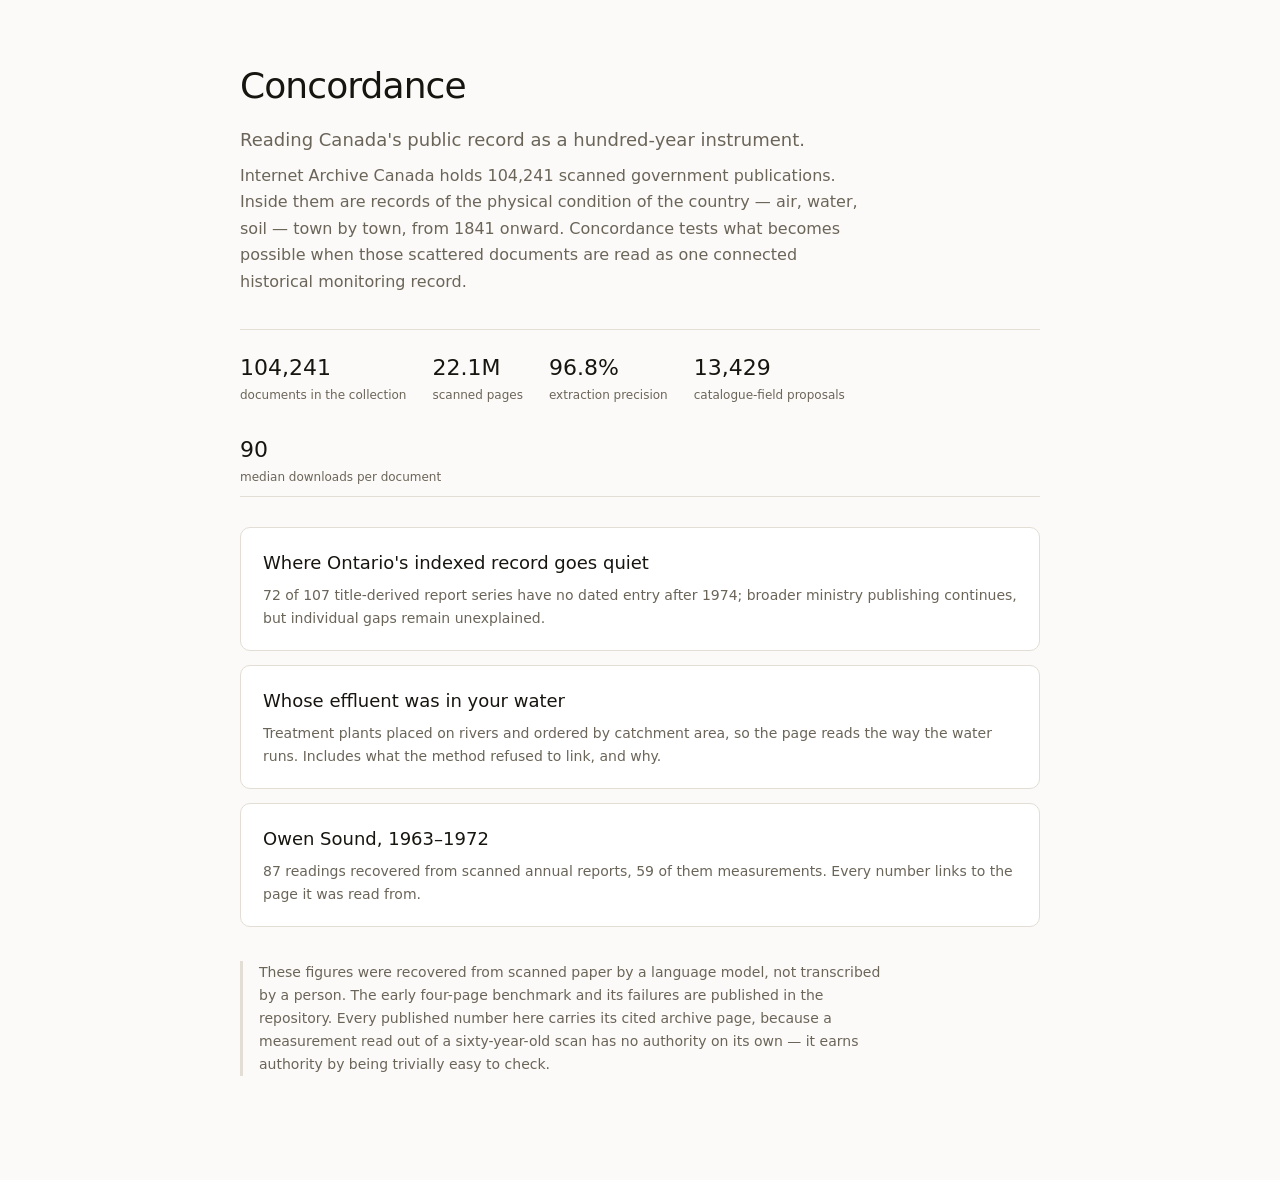
==== portal/index.html @ f53881a9 "docs: make every narrative claim match the artifact it cites Five confirmed review findings, all the" ====
<!doctype html>
<html lang="en"><head><meta charset="utf-8">
<meta name="viewport" content="width=device-width, initial-scale=1">
<title>Concordance — reading Canada's public record</title>
<style>
:root{--bg:#fbfaf8;--panel:#fff;--ink:#17150f;--muted:#6b6559;--line:#e2ded5}
@media (prefers-color-scheme:dark){
 :root{--bg:#14130f;--panel:#1c1a16;--ink:#f2efe8;--muted:#9b948a;--line:#2e2b25}}
*{box-sizing:border-box}
body{margin:0;padding:56px 24px 90px;background:var(--bg);color:var(--ink);
 font:16px/1.65 ui-sans-serif,system-ui,-apple-system,"Segoe UI",sans-serif}
main{max-width:800px;margin:0 auto}
h1{font-size:36px;font-weight:500;margin:0 0 10px;letter-spacing:-.025em}
.lede{font-size:18px;color:var(--muted);max-width:62ch;margin:0 0 8px}
.quiet{color:var(--muted);max-width:62ch;margin:0 0 34px}
.stats{display:flex;flex-wrap:wrap;gap:26px;padding:20px 0 8px;border-top:1px solid var(--line);
 border-bottom:1px solid var(--line);margin-bottom:30px}
.stat .v{font-size:22px;font-weight:500;font-variant-numeric:tabular-nums}
.stat .l{font-size:12px;color:var(--muted)}
.card{display:block;background:var(--panel);border:1px solid var(--line);border-radius:10px;
 padding:20px 22px;margin-bottom:14px;text-decoration:none;color:inherit}
.card:hover{border-color:var(--muted)}
.card h2{font-size:18px;font-weight:500;margin:0 0 6px}
.card p{margin:0;color:var(--muted);font-size:14px}
.note{border-left:3px solid var(--line);padding-left:16px;color:var(--muted);
 font-size:14px;margin-top:34px;max-width:74ch}
a.plain{color:inherit}
</style></head><body><main>
<h1>Concordance</h1>
<p class="lede">Reading Canada's public record as a hundred-year instrument.</p>
<p class="quiet">
  Internet Archive Canada holds 104,241 scanned government publications. Inside them are
  records of the physical condition of the country — air, water, soil — town by town, from
  1841 onward. Concordance tests what becomes possible when those scattered documents are read as
  one connected historical monitoring record.
</p>

<div class="stats"><div class="stat"><div class="v">104,241</div><div class="l">documents in the collection</div></div><div class="stat"><div class="v">22.1M</div><div class="l">scanned pages</div></div><div class="stat"><div class="v">96.8%</div><div class="l">extraction precision</div></div><div class="stat"><div class="v">13,429</div><div class="l">catalogue-field proposals</div></div><div class="stat"><div class="v">90</div><div class="l">median downloads per document</div></div></div>

<a class="card" href="silence.html"><h2>Where Ontario's indexed record goes quiet</h2><p>72 of 107 title-derived report series have no dated entry after 1974; broader ministry publishing continues, but individual gaps remain unexplained.</p></a><a class="card" href="watershed.html"><h2>Whose effluent was in your water</h2><p>Treatment plants placed on rivers and ordered by catchment area, so the page reads the way the water runs. Includes what the method refused to link, and why.</p></a><a class="card" href="owen-sound.html"><h2>Owen Sound, 1963–1972</h2><p>87 readings recovered from scanned annual reports, 59 of them measurements. Every number links to the page it was read from.</p></a>

<p class="note">
  These figures were recovered from scanned paper by a language model, not transcribed by a person.
  The early four-page benchmark and its failures are published in the repository. Every published
  number here carries its cited archive page, because a
  measurement read out of a sixty-year-old scan has no authority on its own — it earns authority by
  being trivially easy to check.
</p>
</main></body></html>
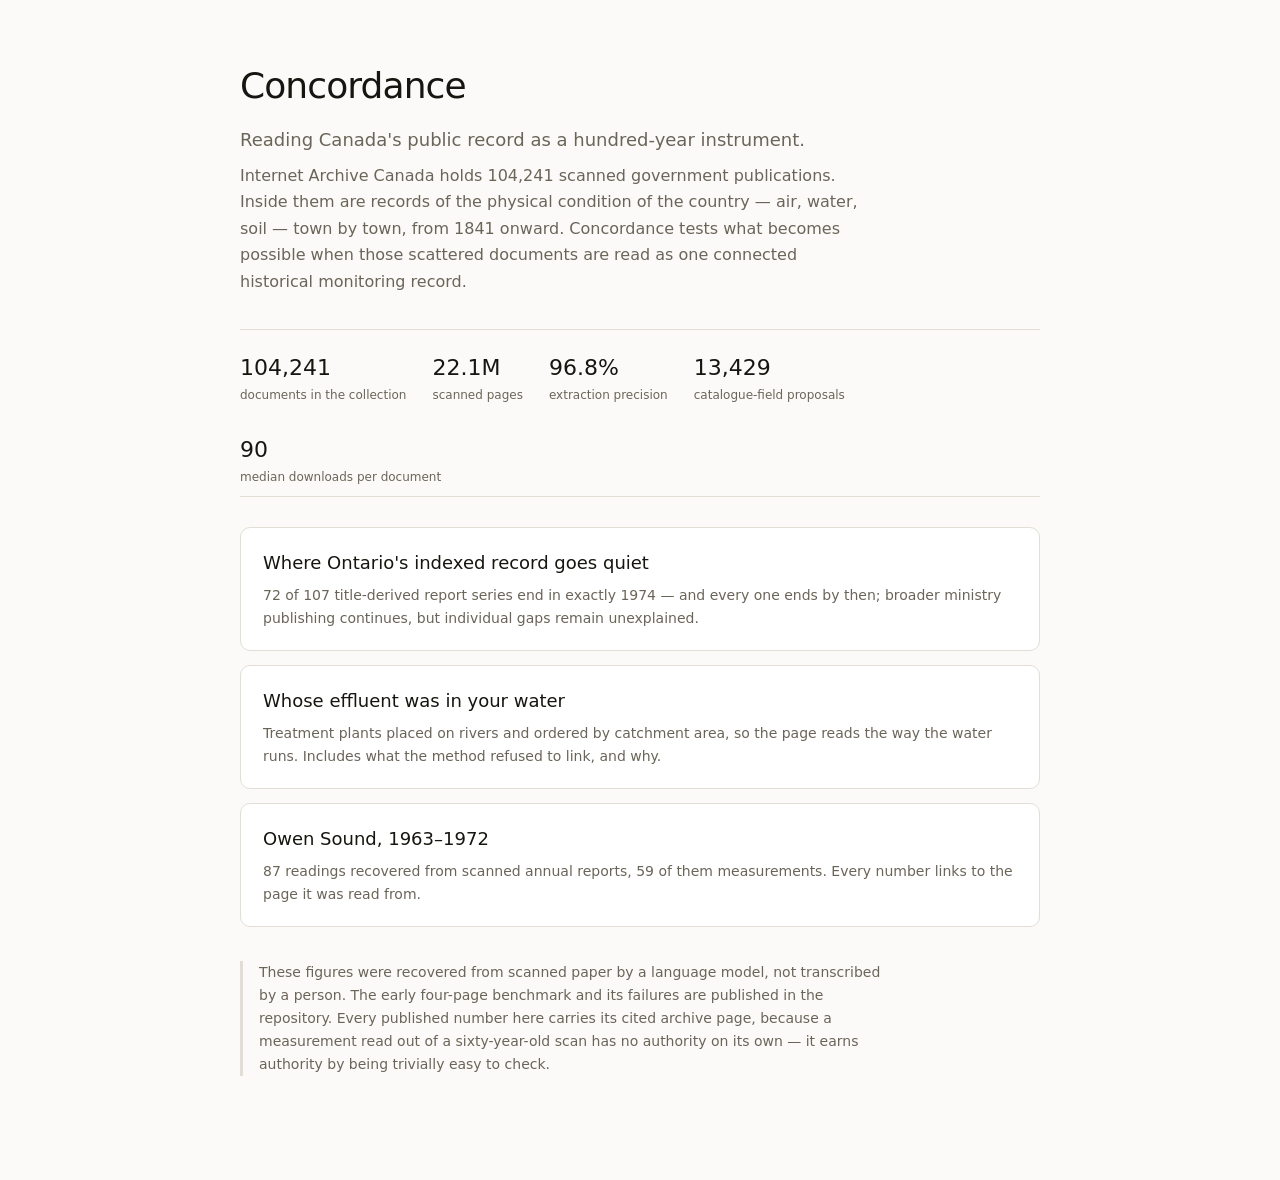
==== commit eb71494b: "docs: the verification pass found the same wrong claims in five more places The adversarial re-check" ====
--- a/portal/index.html
+++ b/portal/index.html
@@ -37,7 +37,7 @@
 
 <div class="stats"><div class="stat"><div class="v">104,241</div><div class="l">documents in the collection</div></div><div class="stat"><div class="v">22.1M</div><div class="l">scanned pages</div></div><div class="stat"><div class="v">96.8%</div><div class="l">extraction precision</div></div><div class="stat"><div class="v">13,429</div><div class="l">catalogue-field proposals</div></div><div class="stat"><div class="v">90</div><div class="l">median downloads per document</div></div></div>
 
-<a class="card" href="silence.html"><h2>Where Ontario's indexed record goes quiet</h2><p>72 of 107 title-derived report series have no dated entry after 1974; broader ministry publishing continues, but individual gaps remain unexplained.</p></a><a class="card" href="watershed.html"><h2>Whose effluent was in your water</h2><p>Treatment plants placed on rivers and ordered by catchment area, so the page reads the way the water runs. Includes what the method refused to link, and why.</p></a><a class="card" href="owen-sound.html"><h2>Owen Sound, 1963–1972</h2><p>87 readings recovered from scanned annual reports, 59 of them measurements. Every number links to the page it was read from.</p></a>
+<a class="card" href="silence.html"><h2>Where Ontario's indexed record goes quiet</h2><p>72 of 107 title-derived report series end in exactly 1974 — and every one ends by then; broader ministry publishing continues, but individual gaps remain unexplained.</p></a><a class="card" href="watershed.html"><h2>Whose effluent was in your water</h2><p>Treatment plants placed on rivers and ordered by catchment area, so the page reads the way the water runs. Includes what the method refused to link, and why.</p></a><a class="card" href="owen-sound.html"><h2>Owen Sound, 1963–1972</h2><p>87 readings recovered from scanned annual reports, 59 of them measurements. Every number links to the page it was read from.</p></a>
 
 <p class="note">
   These figures were recovered from scanned paper by a language model, not transcribed by a person.
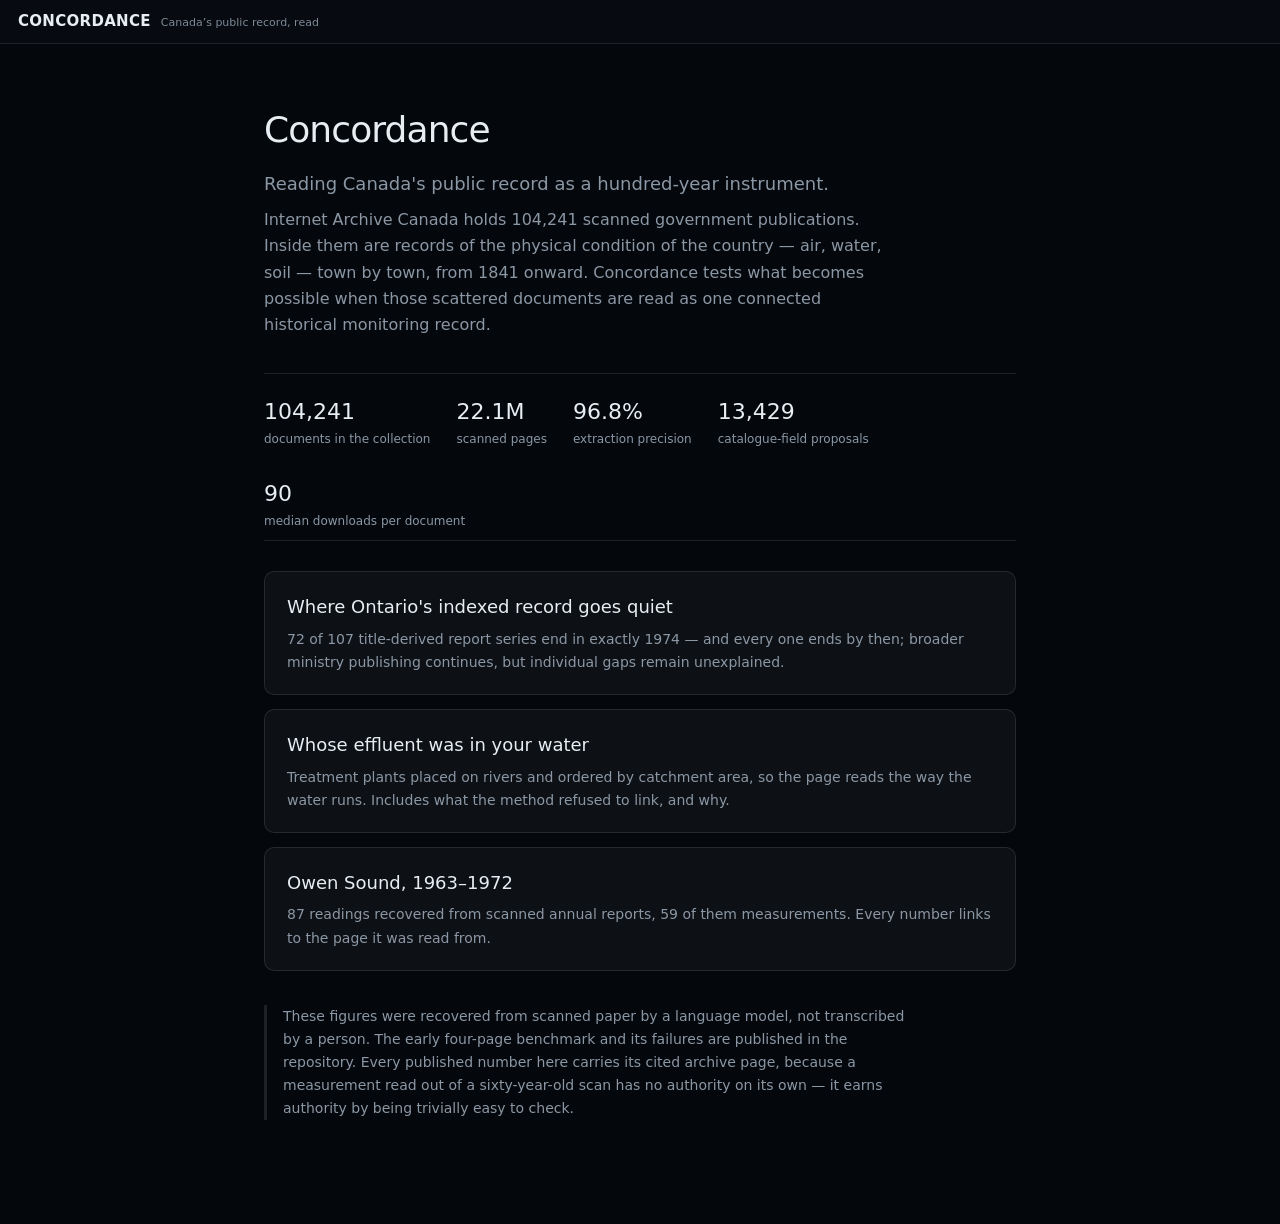
==== commit 1699eda1: "feat(chrome): one site, one set of clothes 'The pages all seem like different websites' -- they were" ====
--- a/portal/index.html
+++ b/portal/index.html
@@ -3,13 +3,19 @@
 <meta name="viewport" content="width=device-width, initial-scale=1">
 <title>Concordance — reading Canada's public record</title>
 <style>
-:root{--bg:#fbfaf8;--panel:#fff;--ink:#17150f;--muted:#6b6559;--line:#e2ded5}
-@media (prefers-color-scheme:dark){
- :root{--bg:#14130f;--panel:#1c1a16;--ink:#f2efe8;--muted:#9b948a;--line:#2e2b25}}
+:root{--bg:#04080d;--panel:rgba(255,255,255,.04);--ink:#e8edf2;--muted:#8b97a4;--faint:#6d7a86;--line:rgba(255,255,255,.10);--hit:#f0a24a;--cold:#5b7285;--warn:#d99a5b;--bad:#e0736e;--accent:#f0a24a;--mark:#e8edf2;--gap:#e0736e;color-scheme:dark}
+.site-head{display:flex;align-items:baseline;gap:10px;padding:9px 18px;
+  border-bottom:1px solid rgba(255,255,255,.09);background:rgba(8,12,17,.94)}
+.site-head a{display:flex;align-items:baseline;gap:10px;text-decoration:none;
+  color:inherit}
+.site-word{font-size:15px;font-weight:600;letter-spacing:.02em}
+.site-sub{font-size:11px;color:#7d8996}
+.site-page{margin-left:auto;font-size:12.5px;color:var(--muted)}
+
 *{box-sizing:border-box}
-body{margin:0;padding:56px 24px 90px;background:var(--bg);color:var(--ink);
+body{margin:0;background:var(--bg);color:var(--ink);
  font:16px/1.65 ui-sans-serif,system-ui,-apple-system,"Segoe UI",sans-serif}
-main{max-width:800px;margin:0 auto}
+main{max-width:800px;margin:0 auto;padding:56px 24px 90px}
 h1{font-size:36px;font-weight:500;margin:0 0 10px;letter-spacing:-.025em}
 .lede{font-size:18px;color:var(--muted);max-width:62ch;margin:0 0 8px}
 .quiet{color:var(--muted);max-width:62ch;margin:0 0 34px}
@@ -25,7 +31,9 @@
 .note{border-left:3px solid var(--line);padding-left:16px;color:var(--muted);
  font-size:14px;margin-top:34px;max-width:74ch}
 a.plain{color:inherit}
-</style></head><body><main>
+</style></head><body>
+<header class="site-head"><a href="index.html"><span class="site-word">CONCORDANCE</span><span class="site-sub">Canada’s public record, read</span></a></header>
+<main>
 <h1>Concordance</h1>
 <p class="lede">Reading Canada's public record as a hundred-year instrument.</p>
 <p class="quiet">
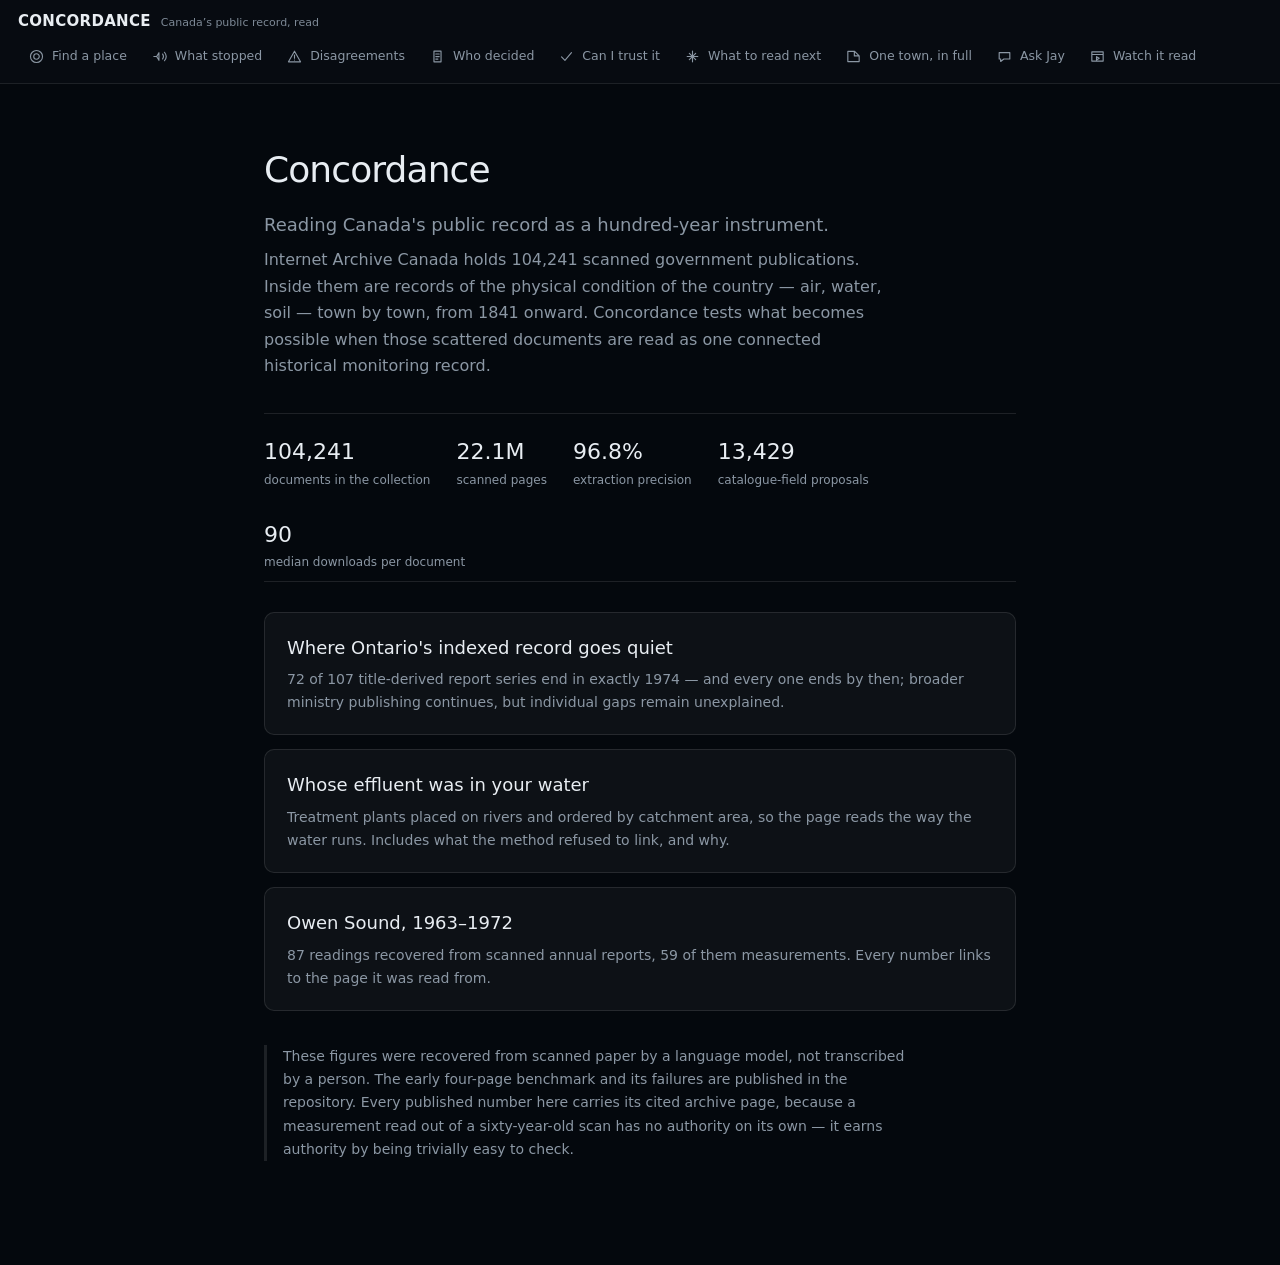
==== commit 882e4230: "feat(chrome): one menu on every page The palette was unified; the menu was not -- the front page had" ====
--- a/portal/index.html
+++ b/portal/index.html
@@ -4,12 +4,22 @@
 <title>Concordance — reading Canada's public record</title>
 <style>
 :root{--bg:#04080d;--panel:rgba(255,255,255,.04);--ink:#e8edf2;--muted:#8b97a4;--faint:#6d7a86;--line:rgba(255,255,255,.10);--hit:#f0a24a;--cold:#5b7285;--warn:#d99a5b;--bad:#e0736e;--accent:#f0a24a;--mark:#e8edf2;--gap:#e0736e;color-scheme:dark}
-.site-head{display:flex;align-items:baseline;gap:10px;padding:9px 18px;
-  border-bottom:1px solid rgba(255,255,255,.09);background:rgba(8,12,17,.94)}
-.site-head a{display:flex;align-items:baseline;gap:10px;text-decoration:none;
+.site-head{display:flex;align-items:center;flex-wrap:wrap;gap:4px 18px;
+  padding:9px 18px;border-bottom:1px solid rgba(255,255,255,.09);
+  background:rgba(8,12,17,.94)}
+.site-head>a{display:flex;align-items:baseline;gap:10px;text-decoration:none;
   color:inherit}
 .site-word{font-size:15px;font-weight:600;letter-spacing:.02em}
 .site-sub{font-size:11px;color:#7d8996}
+.site-nav{display:flex;flex-wrap:wrap;gap:4px}
+.site-nav .nav-button{background:none;border:1px solid transparent;
+  border-radius:9px;color:var(--muted);padding:7px 9px;cursor:pointer;
+  display:flex;align-items:center;gap:7px;text-decoration:none;font:inherit}
+.site-nav .nav-button:hover{color:var(--ink);border-color:rgba(255,255,255,.12)}
+.site-nav .nav-button.is-active{color:var(--bg);background:var(--hit);
+  border-color:var(--hit)}
+.site-nav .nav-glyph{width:17px;height:17px}
+.site-nav .nav-tip{font-size:12.5px;font-weight:500}
 .site-page{margin-left:auto;font-size:12.5px;color:var(--muted)}
 
 *{box-sizing:border-box}
@@ -32,7 +42,7 @@
  font-size:14px;margin-top:34px;max-width:74ch}
 a.plain{color:inherit}
 </style></head><body>
-<header class="site-head"><a href="index.html"><span class="site-word">CONCORDANCE</span><span class="site-sub">Canada’s public record, read</span></a></header>
+<header class="site-head"><a href="https://concordance.jonathancapone.com/"><span class="site-word">CONCORDANCE</span><span class="site-sub">Canada’s public record, read</span></a><nav class="site-nav"><a class="nav-button" href="https://concordance.jonathancapone.com/#view=observe" aria-label="Find a place"><svg class="nav-glyph" viewBox="0 0 24 24" aria-hidden="true"><path d="M12 3.5a8.5 8.5 0 1 0 0 17 8.5 8.5 0 0 0 0-17Zm0 4.6a3.9 3.9 0 1 1 0 7.8 3.9 3.9 0 0 1 0-7.8Z" fill="none" stroke="currentColor" stroke-width="1.6" stroke-linecap="round" stroke-linejoin="round"/></svg><span class="nav-tip">Find a place</span></a><a class="nav-button" href="https://concordance.jonathancapone.com/#view=silence" aria-label="What stopped"><svg class="nav-glyph" viewBox="0 0 24 24" aria-hidden="true"><path d="M4 12h4l3.2-5.4v10.8L8 12H4Zm12.4-3.4a6 6 0 0 1 0 6.8M19 6a9.4 9.4 0 0 1 0 12" fill="none" stroke="currentColor" stroke-width="1.6" stroke-linecap="round" stroke-linejoin="round"/></svg><span class="nav-tip">What stopped</span></a><a class="nav-button" href="https://concordance.jonathancapone.com/#view=disputed" aria-label="Disagreements"><svg class="nav-glyph" viewBox="0 0 24 24" aria-hidden="true"><path d="M12 4.5 3.5 19.5h17L12 4.5Zm0 5.4v4.4m0 2.6v.1" fill="none" stroke="currentColor" stroke-width="1.6" stroke-linecap="round" stroke-linejoin="round"/></svg><span class="nav-tip">Disagreements</span></a><a class="nav-button" href="https://concordance.jonathancapone.com/#view=decisions" aria-label="Who decided"><svg class="nav-glyph" viewBox="0 0 24 24" aria-hidden="true"><path d="M7 4.5h10v15H7Zm2.6 4h4.8m-4.8 3.6h4.8m-4.8 3.6h3" fill="none" stroke="currentColor" stroke-width="1.6" stroke-linecap="round" stroke-linejoin="round"/></svg><span class="nav-tip">Who decided</span></a><a class="nav-button" href="https://concordance.jonathancapone.com/#view=verify" aria-label="Can I trust it"><svg class="nav-glyph" viewBox="0 0 24 24" aria-hidden="true"><path d="M5 12.6 9.8 17.4 19 6.6" fill="none" stroke="currentColor" stroke-width="1.6" stroke-linecap="round" stroke-linejoin="round"/></svg><span class="nav-tip">Can I trust it</span></a><a class="nav-button" href="https://concordance.jonathancapone.com/#view=frontier" aria-label="What to read next"><svg class="nav-glyph" viewBox="0 0 24 24" aria-hidden="true"><path d="M12 4.5v15M4.5 12h15M7.5 7.5l9 9M16.5 7.5l-9 9" fill="none" stroke="currentColor" stroke-width="1.6" stroke-linecap="round" stroke-linejoin="round"/></svg><span class="nav-tip">What to read next</span></a><a class="nav-button" href="https://concordance.jonathancapone.com/#view=record" aria-label="One town, in full"><svg class="nav-glyph" viewBox="0 0 24 24" aria-hidden="true"><path d="M4 19.2V4.8h9.6l6.4 6.4v8H4Zm9.2-13.4v5.4h5.4" fill="none" stroke="currentColor" stroke-width="1.6" stroke-linecap="round" stroke-linejoin="round"/></svg><span class="nav-tip">One town, in full</span></a><a class="nav-button" href="https://concordance.jonathancapone.com/#view=ask" aria-label="Ask Jay"><svg class="nav-glyph" viewBox="0 0 24 24" aria-hidden="true"><path d="M4.5 6.5h15v9h-8.4L6.6 19v-3.5H4.5Z" fill="none" stroke="currentColor" stroke-width="1.6" stroke-linecap="round" stroke-linejoin="round"/></svg><span class="nav-tip">Ask Jay</span></a><a class="nav-button" href="https://concordance.jonathancapone.com/browser" aria-label="Watch it read"><svg class="nav-glyph" viewBox="0 0 24 24" aria-hidden="true"><path d="M4 5.5h16v13H4Zm0 3.6h16M10.6 12.2l3.8 2.3-3.8 2.3Z" fill="none" stroke="currentColor" stroke-width="1.6" stroke-linecap="round" stroke-linejoin="round"/></svg><span class="nav-tip">Watch it read</span></a></nav></header>
 <main>
 <h1>Concordance</h1>
 <p class="lede">Reading Canada's public record as a hundred-year instrument.</p>
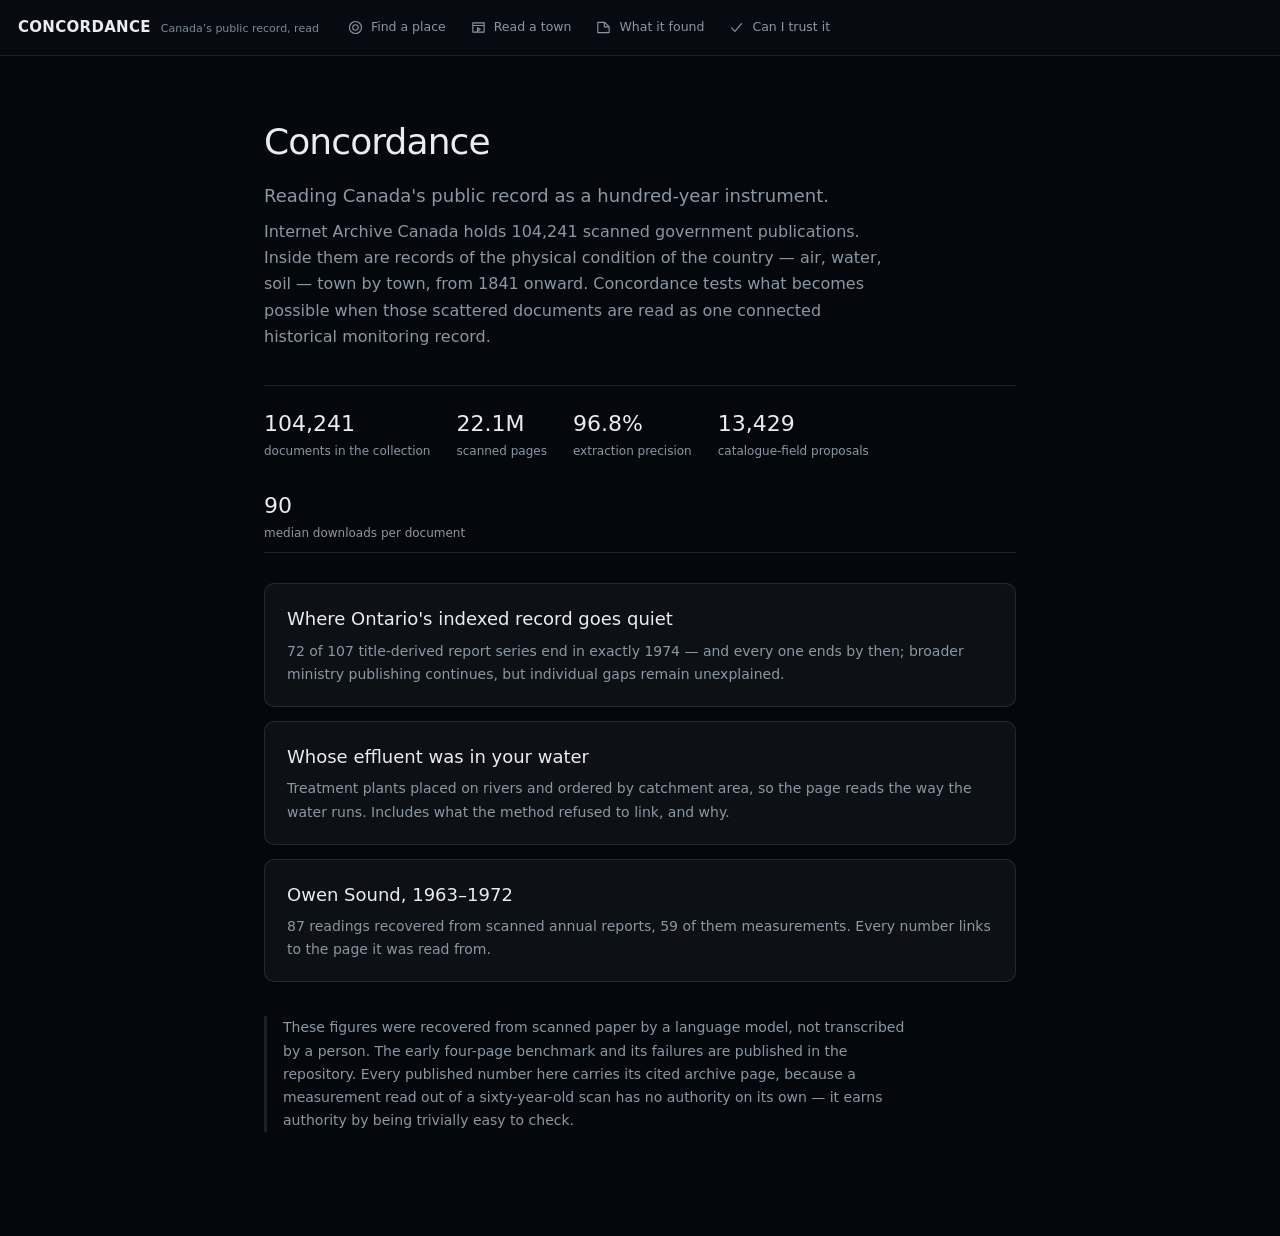
==== commit 0c4028f0: "feat(portal): the menu becomes the loop the site is Nine parallel entries were the modules in build " ====
--- a/portal/index.html
+++ b/portal/index.html
@@ -42,7 +42,7 @@
  font-size:14px;margin-top:34px;max-width:74ch}
 a.plain{color:inherit}
 </style></head><body>
-<header class="site-head"><a href="https://concordance.jonathancapone.com/"><span class="site-word">CONCORDANCE</span><span class="site-sub">Canada’s public record, read</span></a><nav class="site-nav"><a class="nav-button" href="https://concordance.jonathancapone.com/#view=observe" aria-label="Find a place"><svg class="nav-glyph" viewBox="0 0 24 24" aria-hidden="true"><path d="M12 3.5a8.5 8.5 0 1 0 0 17 8.5 8.5 0 0 0 0-17Zm0 4.6a3.9 3.9 0 1 1 0 7.8 3.9 3.9 0 0 1 0-7.8Z" fill="none" stroke="currentColor" stroke-width="1.6" stroke-linecap="round" stroke-linejoin="round"/></svg><span class="nav-tip">Find a place</span></a><a class="nav-button" href="https://concordance.jonathancapone.com/#view=silence" aria-label="What stopped"><svg class="nav-glyph" viewBox="0 0 24 24" aria-hidden="true"><path d="M4 12h4l3.2-5.4v10.8L8 12H4Zm12.4-3.4a6 6 0 0 1 0 6.8M19 6a9.4 9.4 0 0 1 0 12" fill="none" stroke="currentColor" stroke-width="1.6" stroke-linecap="round" stroke-linejoin="round"/></svg><span class="nav-tip">What stopped</span></a><a class="nav-button" href="https://concordance.jonathancapone.com/#view=disputed" aria-label="Disagreements"><svg class="nav-glyph" viewBox="0 0 24 24" aria-hidden="true"><path d="M12 4.5 3.5 19.5h17L12 4.5Zm0 5.4v4.4m0 2.6v.1" fill="none" stroke="currentColor" stroke-width="1.6" stroke-linecap="round" stroke-linejoin="round"/></svg><span class="nav-tip">Disagreements</span></a><a class="nav-button" href="https://concordance.jonathancapone.com/#view=decisions" aria-label="Who decided"><svg class="nav-glyph" viewBox="0 0 24 24" aria-hidden="true"><path d="M7 4.5h10v15H7Zm2.6 4h4.8m-4.8 3.6h4.8m-4.8 3.6h3" fill="none" stroke="currentColor" stroke-width="1.6" stroke-linecap="round" stroke-linejoin="round"/></svg><span class="nav-tip">Who decided</span></a><a class="nav-button" href="https://concordance.jonathancapone.com/#view=verify" aria-label="Can I trust it"><svg class="nav-glyph" viewBox="0 0 24 24" aria-hidden="true"><path d="M5 12.6 9.8 17.4 19 6.6" fill="none" stroke="currentColor" stroke-width="1.6" stroke-linecap="round" stroke-linejoin="round"/></svg><span class="nav-tip">Can I trust it</span></a><a class="nav-button" href="https://concordance.jonathancapone.com/#view=frontier" aria-label="What to read next"><svg class="nav-glyph" viewBox="0 0 24 24" aria-hidden="true"><path d="M12 4.5v15M4.5 12h15M7.5 7.5l9 9M16.5 7.5l-9 9" fill="none" stroke="currentColor" stroke-width="1.6" stroke-linecap="round" stroke-linejoin="round"/></svg><span class="nav-tip">What to read next</span></a><a class="nav-button" href="https://concordance.jonathancapone.com/#view=record" aria-label="One town, in full"><svg class="nav-glyph" viewBox="0 0 24 24" aria-hidden="true"><path d="M4 19.2V4.8h9.6l6.4 6.4v8H4Zm9.2-13.4v5.4h5.4" fill="none" stroke="currentColor" stroke-width="1.6" stroke-linecap="round" stroke-linejoin="round"/></svg><span class="nav-tip">One town, in full</span></a><a class="nav-button" href="https://concordance.jonathancapone.com/#view=ask" aria-label="Ask Jay"><svg class="nav-glyph" viewBox="0 0 24 24" aria-hidden="true"><path d="M4.5 6.5h15v9h-8.4L6.6 19v-3.5H4.5Z" fill="none" stroke="currentColor" stroke-width="1.6" stroke-linecap="round" stroke-linejoin="round"/></svg><span class="nav-tip">Ask Jay</span></a><a class="nav-button" href="https://concordance.jonathancapone.com/browser" aria-label="Watch it read"><svg class="nav-glyph" viewBox="0 0 24 24" aria-hidden="true"><path d="M4 5.5h16v13H4Zm0 3.6h16M10.6 12.2l3.8 2.3-3.8 2.3Z" fill="none" stroke="currentColor" stroke-width="1.6" stroke-linecap="round" stroke-linejoin="round"/></svg><span class="nav-tip">Watch it read</span></a></nav></header>
+<header class="site-head"><a href="https://concordance.jonathancapone.com/"><span class="site-word">CONCORDANCE</span><span class="site-sub">Canada’s public record, read</span></a><nav class="site-nav"><a class="nav-button" href="https://concordance.jonathancapone.com/#view=observe" aria-label="Find a place"><svg class="nav-glyph" viewBox="0 0 24 24" aria-hidden="true"><path d="M12 3.5a8.5 8.5 0 1 0 0 17 8.5 8.5 0 0 0 0-17Zm0 4.6a3.9 3.9 0 1 1 0 7.8 3.9 3.9 0 0 1 0-7.8Z" fill="none" stroke="currentColor" stroke-width="1.6" stroke-linecap="round" stroke-linejoin="round"/></svg><span class="nav-tip">Find a place</span></a><a class="nav-button" href="https://concordance.jonathancapone.com/browser" aria-label="Read a town"><svg class="nav-glyph" viewBox="0 0 24 24" aria-hidden="true"><path d="M4 5.5h16v13H4Zm0 3.6h16M10.6 12.2l3.8 2.3-3.8 2.3Z" fill="none" stroke="currentColor" stroke-width="1.6" stroke-linecap="round" stroke-linejoin="round"/></svg><span class="nav-tip">Read a town</span></a><a class="nav-button" href="https://concordance.jonathancapone.com/#view=findings" aria-label="What it found"><svg class="nav-glyph" viewBox="0 0 24 24" aria-hidden="true"><path d="M4 19.2V4.8h9.6l6.4 6.4v8H4Zm9.2-13.4v5.4h5.4" fill="none" stroke="currentColor" stroke-width="1.6" stroke-linecap="round" stroke-linejoin="round"/></svg><span class="nav-tip">What it found</span></a><a class="nav-button" href="https://concordance.jonathancapone.com/#view=verify" aria-label="Can I trust it"><svg class="nav-glyph" viewBox="0 0 24 24" aria-hidden="true"><path d="M5 12.6 9.8 17.4 19 6.6" fill="none" stroke="currentColor" stroke-width="1.6" stroke-linecap="round" stroke-linejoin="round"/></svg><span class="nav-tip">Can I trust it</span></a></nav></header>
 <main>
 <h1>Concordance</h1>
 <p class="lede">Reading Canada's public record as a hundred-year instrument.</p>
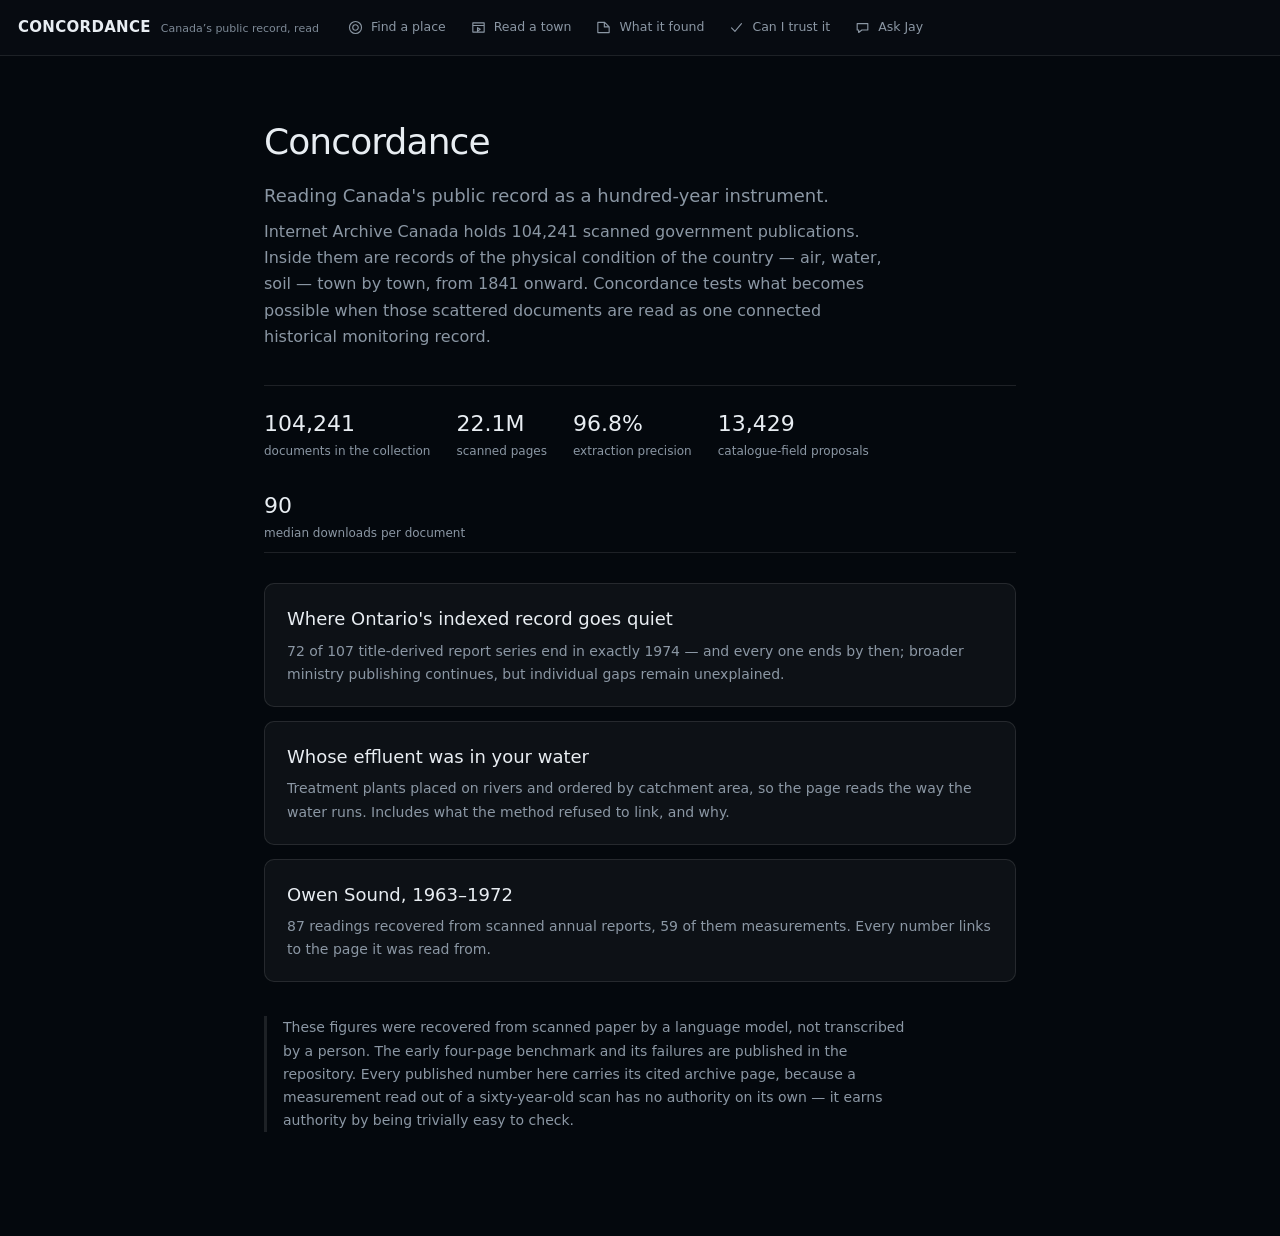
==== commit 6a3103c3: "feat(portal): Jay is a destination again, and an honest one everywhere 'Jay shouldn't be buried on a" ====
--- a/portal/index.html
+++ b/portal/index.html
@@ -42,7 +42,7 @@
  font-size:14px;margin-top:34px;max-width:74ch}
 a.plain{color:inherit}
 </style></head><body>
-<header class="site-head"><a href="https://concordance.jonathancapone.com/"><span class="site-word">CONCORDANCE</span><span class="site-sub">Canada’s public record, read</span></a><nav class="site-nav"><a class="nav-button" href="https://concordance.jonathancapone.com/#view=observe" aria-label="Find a place"><svg class="nav-glyph" viewBox="0 0 24 24" aria-hidden="true"><path d="M12 3.5a8.5 8.5 0 1 0 0 17 8.5 8.5 0 0 0 0-17Zm0 4.6a3.9 3.9 0 1 1 0 7.8 3.9 3.9 0 0 1 0-7.8Z" fill="none" stroke="currentColor" stroke-width="1.6" stroke-linecap="round" stroke-linejoin="round"/></svg><span class="nav-tip">Find a place</span></a><a class="nav-button" href="https://concordance.jonathancapone.com/browser" aria-label="Read a town"><svg class="nav-glyph" viewBox="0 0 24 24" aria-hidden="true"><path d="M4 5.5h16v13H4Zm0 3.6h16M10.6 12.2l3.8 2.3-3.8 2.3Z" fill="none" stroke="currentColor" stroke-width="1.6" stroke-linecap="round" stroke-linejoin="round"/></svg><span class="nav-tip">Read a town</span></a><a class="nav-button" href="https://concordance.jonathancapone.com/#view=findings" aria-label="What it found"><svg class="nav-glyph" viewBox="0 0 24 24" aria-hidden="true"><path d="M4 19.2V4.8h9.6l6.4 6.4v8H4Zm9.2-13.4v5.4h5.4" fill="none" stroke="currentColor" stroke-width="1.6" stroke-linecap="round" stroke-linejoin="round"/></svg><span class="nav-tip">What it found</span></a><a class="nav-button" href="https://concordance.jonathancapone.com/#view=verify" aria-label="Can I trust it"><svg class="nav-glyph" viewBox="0 0 24 24" aria-hidden="true"><path d="M5 12.6 9.8 17.4 19 6.6" fill="none" stroke="currentColor" stroke-width="1.6" stroke-linecap="round" stroke-linejoin="round"/></svg><span class="nav-tip">Can I trust it</span></a></nav></header>
+<header class="site-head"><a href="https://concordance.jonathancapone.com/"><span class="site-word">CONCORDANCE</span><span class="site-sub">Canada’s public record, read</span></a><nav class="site-nav"><a class="nav-button" href="https://concordance.jonathancapone.com/#view=observe" aria-label="Find a place"><svg class="nav-glyph" viewBox="0 0 24 24" aria-hidden="true"><path d="M12 3.5a8.5 8.5 0 1 0 0 17 8.5 8.5 0 0 0 0-17Zm0 4.6a3.9 3.9 0 1 1 0 7.8 3.9 3.9 0 0 1 0-7.8Z" fill="none" stroke="currentColor" stroke-width="1.6" stroke-linecap="round" stroke-linejoin="round"/></svg><span class="nav-tip">Find a place</span></a><a class="nav-button" href="https://concordance.jonathancapone.com/browser" aria-label="Read a town"><svg class="nav-glyph" viewBox="0 0 24 24" aria-hidden="true"><path d="M4 5.5h16v13H4Zm0 3.6h16M10.6 12.2l3.8 2.3-3.8 2.3Z" fill="none" stroke="currentColor" stroke-width="1.6" stroke-linecap="round" stroke-linejoin="round"/></svg><span class="nav-tip">Read a town</span></a><a class="nav-button" href="https://concordance.jonathancapone.com/#view=findings" aria-label="What it found"><svg class="nav-glyph" viewBox="0 0 24 24" aria-hidden="true"><path d="M4 19.2V4.8h9.6l6.4 6.4v8H4Zm9.2-13.4v5.4h5.4" fill="none" stroke="currentColor" stroke-width="1.6" stroke-linecap="round" stroke-linejoin="round"/></svg><span class="nav-tip">What it found</span></a><a class="nav-button" href="https://concordance.jonathancapone.com/#view=verify" aria-label="Can I trust it"><svg class="nav-glyph" viewBox="0 0 24 24" aria-hidden="true"><path d="M5 12.6 9.8 17.4 19 6.6" fill="none" stroke="currentColor" stroke-width="1.6" stroke-linecap="round" stroke-linejoin="round"/></svg><span class="nav-tip">Can I trust it</span></a><a class="nav-button" href="https://concordance.jonathancapone.com/#view=ask" aria-label="Ask Jay"><svg class="nav-glyph" viewBox="0 0 24 24" aria-hidden="true"><path d="M4.5 6.5h15v9h-8.4L6.6 19v-3.5H4.5Z" fill="none" stroke="currentColor" stroke-width="1.6" stroke-linecap="round" stroke-linejoin="round"/></svg><span class="nav-tip">Ask Jay</span></a></nav></header>
 <main>
 <h1>Concordance</h1>
 <p class="lede">Reading Canada's public record as a hundred-year instrument.</p>
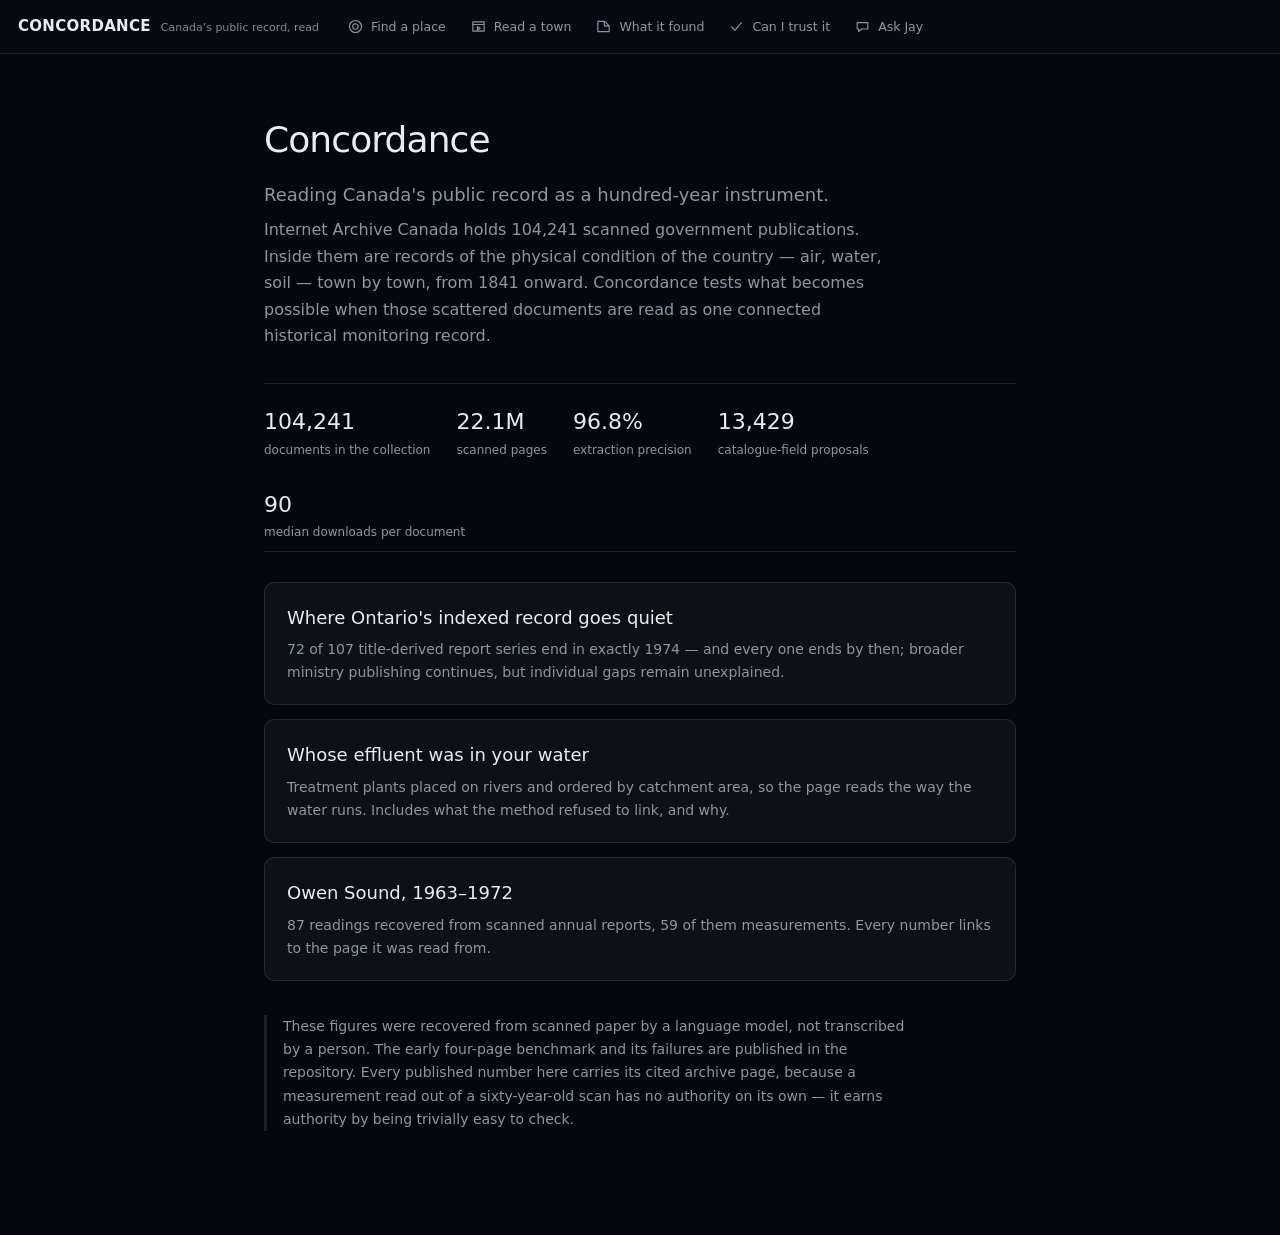
==== commit 8d7bb7d8: "fix(chrome): one header, and a shell that stops sliding 'Make one consistent menu, so that every pag" ====
--- a/portal/index.html
+++ b/portal/index.html
@@ -4,23 +4,50 @@
 <title>Concordance — reading Canada's public record</title>
 <style>
 :root{--bg:#04080d;--panel:rgba(255,255,255,.04);--ink:#e8edf2;--muted:#8b97a4;--faint:#6d7a86;--line:rgba(255,255,255,.10);--hit:#f0a24a;--cold:#5b7285;--warn:#d99a5b;--bad:#e0736e;--accent:#f0a24a;--mark:#e8edf2;--gap:#e0736e;color-scheme:dark}
-.site-head{display:flex;align-items:center;flex-wrap:wrap;gap:4px 18px;
-  padding:9px 18px;border-bottom:1px solid rgba(255,255,255,.09);
-  background:rgba(8,12,17,.94)}
-.site-head>a{display:flex;align-items:baseline;gap:10px;text-decoration:none;
-  color:inherit}
+.site-head{display:flex;align-items:center;align-content:flex-start;
+  flex-wrap:wrap;gap:4px 18px;padding:9px 18px;
+  border-bottom:1px solid rgba(255,255,255,.09);background:rgba(8,12,17,.94)}
+.site-head>a.site-brand{display:flex;align-items:baseline;gap:10px;
+  text-decoration:none;color:inherit;flex:0 0 auto}
 .site-word{font-size:15px;font-weight:600;letter-spacing:.02em}
 .site-sub{font-size:11px;color:#7d8996}
-.site-nav{display:flex;flex-wrap:wrap;gap:4px}
-.site-nav .nav-button{background:none;border:1px solid transparent;
+.site-head .site-nav{display:flex;flex-wrap:wrap;gap:4px;align-items:center}
+.site-head .site-nav .nav-button{background:none;border:1px solid transparent;
   border-radius:9px;color:var(--muted);padding:7px 9px;cursor:pointer;
-  display:flex;align-items:center;gap:7px;text-decoration:none;font:inherit}
-.site-nav .nav-button:hover{color:var(--ink);border-color:rgba(255,255,255,.12)}
-.site-nav .nav-button.is-active{color:var(--bg);background:var(--hit);
+  display:flex;align-items:center;gap:7px;text-decoration:none;font:inherit;
+  font-size:15px;line-height:1.55;width:auto;height:auto;min-height:0;
+  min-width:0;flex-direction:row;transform:none;transition:none}
+.site-head .site-nav .nav-button:hover{color:var(--ink);
+  border-color:rgba(255,255,255,.12);transform:none}
+/* The inherited sheet lifts a nav button and scales its icon on hover. In a
+   header this size that reads as the menu twitching, so both are stilled. */
+.site-head .site-nav .nav-button:hover .nav-glyph{transform:none}
+.site-head .site-nav .nav-button.is-active{color:var(--bg);background:var(--hit);
   border-color:var(--hit)}
-.site-nav .nav-glyph{width:17px;height:17px}
-.site-nav .nav-tip{font-size:12.5px;font-weight:500}
+.site-head .site-nav .nav-glyph{width:17px;height:17px;flex:0 0 auto}
+/* `.nav-tip` is a hover TOOLTIP in the inherited stylesheet -- absolutely
+   positioned, transparent, with its own background and border. Left partly
+   overridden it made the front page's menu icon-only while every other page
+   showed icon and label. Every tooltip property is undone here, so the label
+   is an ordinary word beside its icon on every page. */
+.site-head .site-nav .nav-tip{position:static;top:auto;left:auto;
+  transform:none;opacity:1;padding:0;border:0;background:none;color:inherit;
+  font-size:12.5px;font-weight:500;letter-spacing:normal;text-transform:none;
+  white-space:nowrap;pointer-events:auto;transition:none;display:inline}
 .site-page{margin-left:auto;font-size:12.5px;color:var(--muted)}
+.site-stats{margin-left:auto;display:flex;gap:0;
+  border:1px solid rgba(255,255,255,.10);border-radius:9px;overflow:hidden}
+.site-stats .hstat{padding:5px 13px;border-right:1px solid rgba(255,255,255,.10)}
+.site-stats .hstat:last-child{border-right:0}
+.site-stats .hstat b{display:block;font-size:15px;font-weight:600;
+  font-variant-numeric:tabular-nums;line-height:1.2}
+.site-stats .hstat span{font-size:9.5px;color:var(--faint);
+  text-transform:uppercase;letter-spacing:.06em}
+/* The counts are the only thing that differs between this header and every
+   other one, so they are the only thing allowed to disappear. Below this
+   width they would wrap to a second row and push the menu off the line it
+   sits on everywhere else -- which is the jump this whole change removes. */
+@media(max-width:1500px){.site-stats{display:none}}
 
 *{box-sizing:border-box}
 body{margin:0;background:var(--bg);color:var(--ink);
@@ -42,7 +69,7 @@
  font-size:14px;margin-top:34px;max-width:74ch}
 a.plain{color:inherit}
 </style></head><body>
-<header class="site-head"><a href="https://concordance.jonathancapone.com/"><span class="site-word">CONCORDANCE</span><span class="site-sub">Canada’s public record, read</span></a><nav class="site-nav"><a class="nav-button" href="https://concordance.jonathancapone.com/#view=observe" aria-label="Find a place"><svg class="nav-glyph" viewBox="0 0 24 24" aria-hidden="true"><path d="M12 3.5a8.5 8.5 0 1 0 0 17 8.5 8.5 0 0 0 0-17Zm0 4.6a3.9 3.9 0 1 1 0 7.8 3.9 3.9 0 0 1 0-7.8Z" fill="none" stroke="currentColor" stroke-width="1.6" stroke-linecap="round" stroke-linejoin="round"/></svg><span class="nav-tip">Find a place</span></a><a class="nav-button" href="https://concordance.jonathancapone.com/browser" aria-label="Read a town"><svg class="nav-glyph" viewBox="0 0 24 24" aria-hidden="true"><path d="M4 5.5h16v13H4Zm0 3.6h16M10.6 12.2l3.8 2.3-3.8 2.3Z" fill="none" stroke="currentColor" stroke-width="1.6" stroke-linecap="round" stroke-linejoin="round"/></svg><span class="nav-tip">Read a town</span></a><a class="nav-button" href="https://concordance.jonathancapone.com/#view=findings" aria-label="What it found"><svg class="nav-glyph" viewBox="0 0 24 24" aria-hidden="true"><path d="M4 19.2V4.8h9.6l6.4 6.4v8H4Zm9.2-13.4v5.4h5.4" fill="none" stroke="currentColor" stroke-width="1.6" stroke-linecap="round" stroke-linejoin="round"/></svg><span class="nav-tip">What it found</span></a><a class="nav-button" href="https://concordance.jonathancapone.com/#view=verify" aria-label="Can I trust it"><svg class="nav-glyph" viewBox="0 0 24 24" aria-hidden="true"><path d="M5 12.6 9.8 17.4 19 6.6" fill="none" stroke="currentColor" stroke-width="1.6" stroke-linecap="round" stroke-linejoin="round"/></svg><span class="nav-tip">Can I trust it</span></a><a class="nav-button" href="https://concordance.jonathancapone.com/#view=ask" aria-label="Ask Jay"><svg class="nav-glyph" viewBox="0 0 24 24" aria-hidden="true"><path d="M4.5 6.5h15v9h-8.4L6.6 19v-3.5H4.5Z" fill="none" stroke="currentColor" stroke-width="1.6" stroke-linecap="round" stroke-linejoin="round"/></svg><span class="nav-tip">Ask Jay</span></a></nav></header>
+<header class="site-head"><a class="site-brand" href="https://concordance.jonathancapone.com/"><span class="site-word">CONCORDANCE</span><span class="site-sub">Canada’s public record, read</span></a><nav class="site-nav" aria-label="Sections"><a class="nav-button" href="https://concordance.jonathancapone.com/#view=observe" data-view="observe" aria-label="Find a place"><svg class="nav-glyph" viewBox="0 0 24 24" aria-hidden="true"><path d="M12 3.5a8.5 8.5 0 1 0 0 17 8.5 8.5 0 0 0 0-17Zm0 4.6a3.9 3.9 0 1 1 0 7.8 3.9 3.9 0 0 1 0-7.8Z" fill="none" stroke="currentColor" stroke-width="1.6" stroke-linecap="round" stroke-linejoin="round"/></svg><span class="nav-tip">Find a place</span></a><a class="nav-button" href="https://concordance.jonathancapone.com/browser" data-view="browser" aria-label="Read a town"><svg class="nav-glyph" viewBox="0 0 24 24" aria-hidden="true"><path d="M4 5.5h16v13H4Zm0 3.6h16M10.6 12.2l3.8 2.3-3.8 2.3Z" fill="none" stroke="currentColor" stroke-width="1.6" stroke-linecap="round" stroke-linejoin="round"/></svg><span class="nav-tip">Read a town</span></a><a class="nav-button" href="https://concordance.jonathancapone.com/#view=findings" data-view="findings" aria-label="What it found"><svg class="nav-glyph" viewBox="0 0 24 24" aria-hidden="true"><path d="M4 19.2V4.8h9.6l6.4 6.4v8H4Zm9.2-13.4v5.4h5.4" fill="none" stroke="currentColor" stroke-width="1.6" stroke-linecap="round" stroke-linejoin="round"/></svg><span class="nav-tip">What it found</span></a><a class="nav-button" href="https://concordance.jonathancapone.com/#view=verify" data-view="verify" aria-label="Can I trust it"><svg class="nav-glyph" viewBox="0 0 24 24" aria-hidden="true"><path d="M5 12.6 9.8 17.4 19 6.6" fill="none" stroke="currentColor" stroke-width="1.6" stroke-linecap="round" stroke-linejoin="round"/></svg><span class="nav-tip">Can I trust it</span></a><a class="nav-button" href="https://concordance.jonathancapone.com/#view=ask" data-view="ask" aria-label="Ask Jay"><svg class="nav-glyph" viewBox="0 0 24 24" aria-hidden="true"><path d="M4.5 6.5h15v9h-8.4L6.6 19v-3.5H4.5Z" fill="none" stroke="currentColor" stroke-width="1.6" stroke-linecap="round" stroke-linejoin="round"/></svg><span class="nav-tip">Ask Jay</span></a></nav></header>
 <main>
 <h1>Concordance</h1>
 <p class="lede">Reading Canada's public record as a hundred-year instrument.</p>
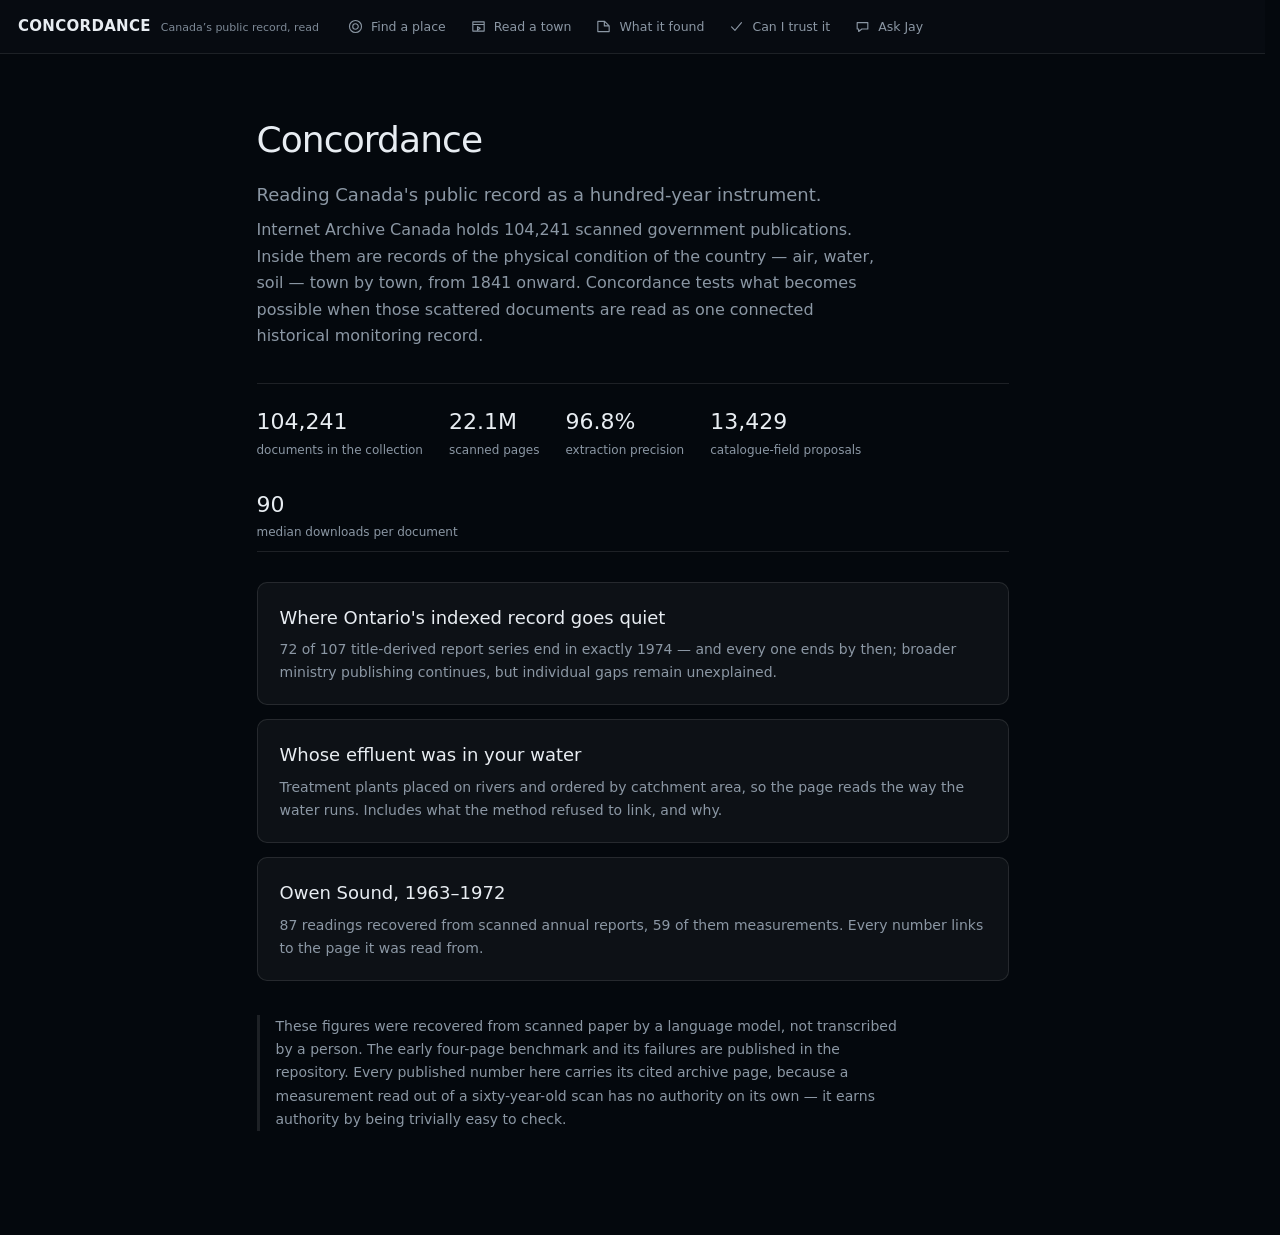
==== commit 901bd129: "fix(chrome): the header stops changing height, and the scrollbar stops moving the page Reported agai" ====
--- a/portal/index.html
+++ b/portal/index.html
@@ -4,6 +4,13 @@
 <title>Concordance — reading Canada's public record</title>
 <style>
 :root{--bg:#04080d;--panel:rgba(255,255,255,.04);--ink:#e8edf2;--muted:#8b97a4;--faint:#6d7a86;--line:rgba(255,255,255,.10);--hit:#f0a24a;--cold:#5b7285;--warn:#d99a5b;--bad:#e0736e;--accent:#f0a24a;--mark:#e8edf2;--gap:#e0736e;color-scheme:dark}
+/* Reserve the scrollbar's width on every page, whether or not that page
+   happens to need one. The map view is a fixed shell that never scrolls and
+   the reader is a long document that always does, so moving between them
+   used to add or remove a scrollbar and slide the whole layout 15px
+   sideways -- the last of the jumping, and the half that was never the
+   header's fault. */
+html,body{scrollbar-gutter:stable}
 .site-head{display:flex;align-items:center;align-content:flex-start;
   flex-wrap:wrap;gap:4px 18px;padding:9px 18px;
   border-bottom:1px solid rgba(255,255,255,.09);background:rgba(8,12,17,.94)}
@@ -34,20 +41,27 @@
   transform:none;opacity:1;padding:0;border:0;background:none;color:inherit;
   font-size:12.5px;font-weight:500;letter-spacing:normal;text-transform:none;
   white-space:nowrap;pointer-events:auto;transition:none;display:inline}
-.site-page{margin-left:auto;font-size:12.5px;color:var(--muted)}
-.site-stats{margin-left:auto;display:flex;gap:0;
-  border:1px solid rgba(255,255,255,.10);border-radius:9px;overflow:hidden}
-.site-stats .hstat{padding:5px 13px;border-right:1px solid rgba(255,255,255,.10)}
+.site-page{margin-left:auto;font-size:12.5px;color:var(--muted);
+  height:35px;display:flex;align-items:center}
+/* The counts are the only content this header carries that the others do
+   not, so they are held to the menu's own height -- 35px, the same as a
+   menu item. Left at their natural size they were 53px tall, which made
+   the front page's header 71px against everyone else's 54 and dropped the
+   menu 9px down the moment a visitor was on the map. A header must not
+   change size because of what sits at its far end. */
+.site-stats{margin-left:auto;display:flex;gap:0;height:34px;
+  align-items:stretch;flex:0 1 auto;overflow:hidden;
+  border:1px solid rgba(255,255,255,.10);border-radius:9px}
+.site-stats .hstat{padding:0 12px;display:flex;flex-direction:column;
+  justify-content:center;border-right:1px solid rgba(255,255,255,.10)}
 .site-stats .hstat:last-child{border-right:0}
-.site-stats .hstat b{display:block;font-size:15px;font-weight:600;
-  font-variant-numeric:tabular-nums;line-height:1.2}
-.site-stats .hstat span{font-size:9.5px;color:var(--faint);
-  text-transform:uppercase;letter-spacing:.06em}
-/* The counts are the only thing that differs between this header and every
-   other one, so they are the only thing allowed to disappear. Below this
-   width they would wrap to a second row and push the menu off the line it
-   sits on everywhere else -- which is the jump this whole change removes. */
-@media(max-width:1500px){.site-stats{display:none}}
+.site-stats .hstat b{display:block;font-size:13px;font-weight:600;
+  font-variant-numeric:tabular-nums;line-height:1.15}
+.site-stats .hstat span{font-size:9px;color:var(--faint);line-height:1.1;
+  text-transform:uppercase;letter-spacing:.06em;white-space:nowrap}
+/* And when they cannot fit beside the menu they go, rather than wrapping
+   to a second row and moving the menu off the line it holds everywhere. */
+@media(max-width:1400px){.site-stats{display:none}}
 
 *{box-sizing:border-box}
 body{margin:0;background:var(--bg);color:var(--ink);
